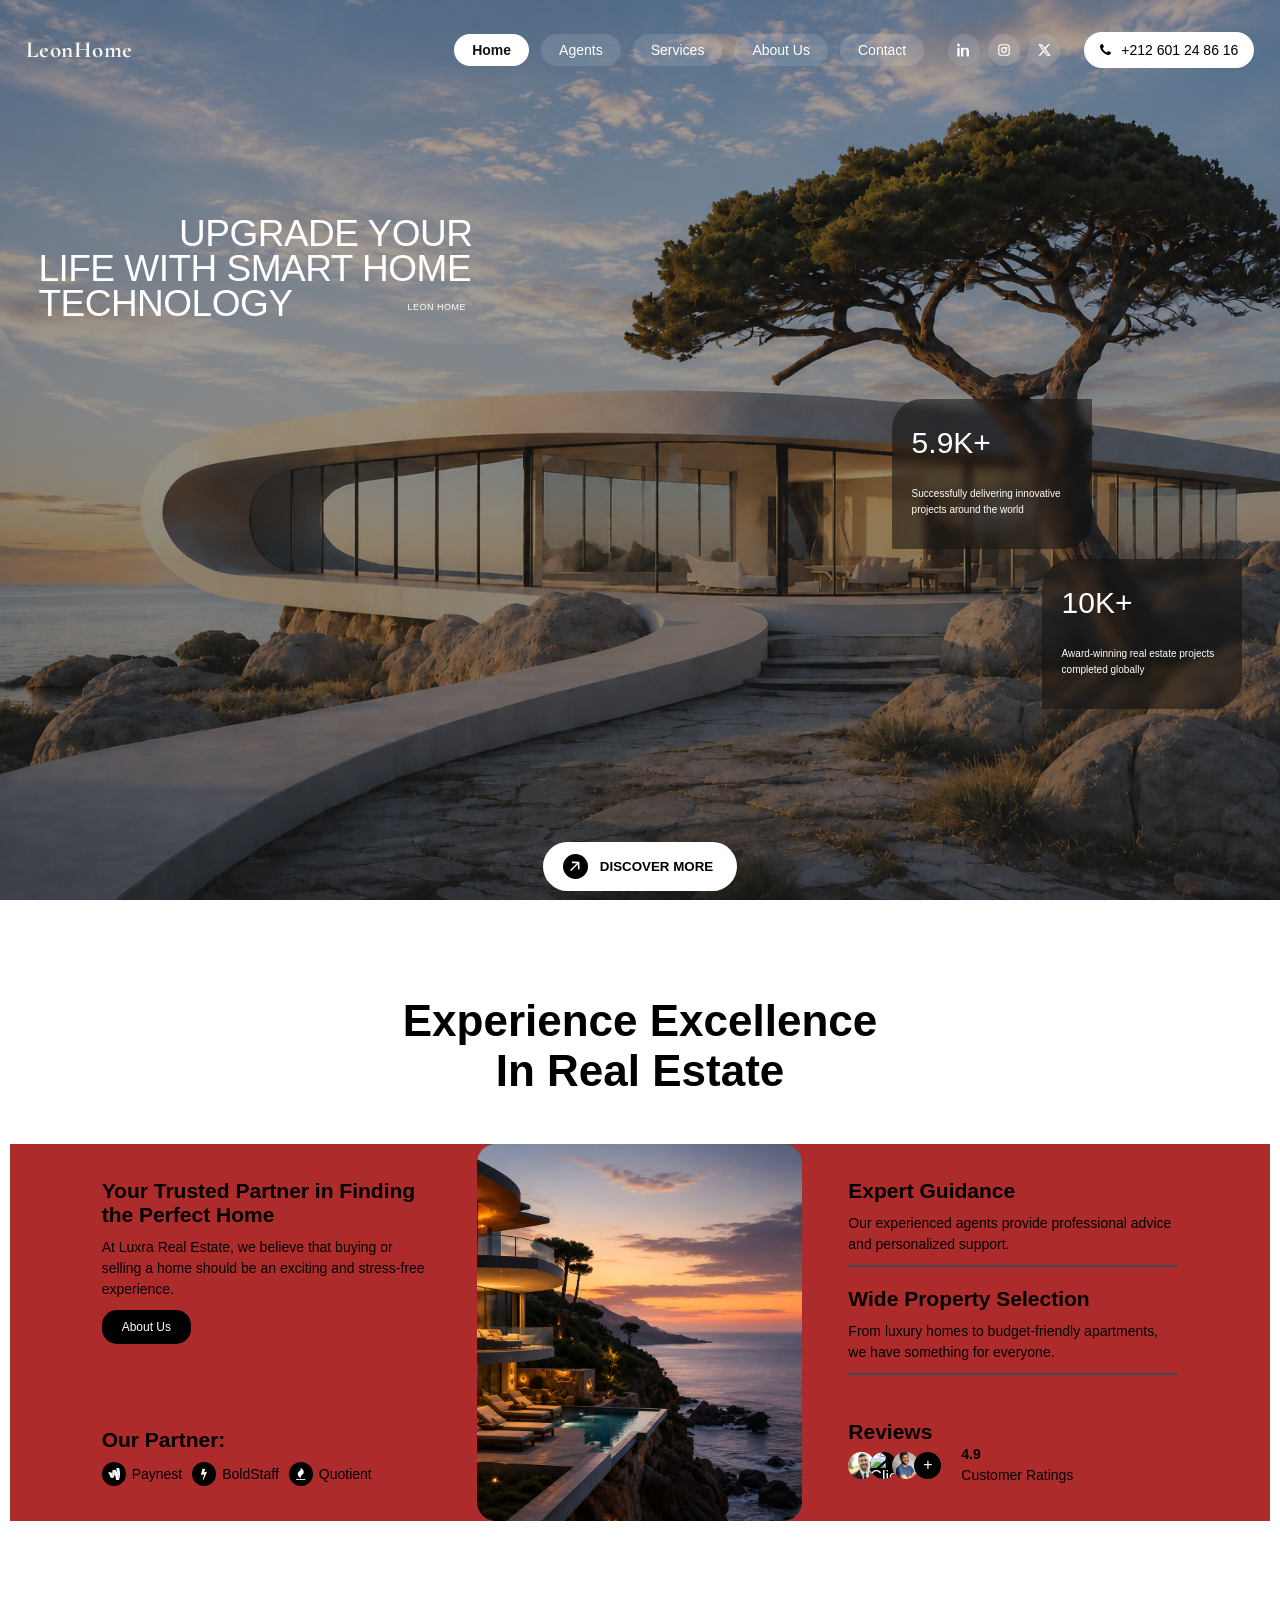
==== landingpage.html @ afbd3a0f "Initial commit" ====
<!doctype html>
<html lang="en">
  <head>
    <meta charset="UTF-8" />
    <meta name="viewport" content="width=device-width, initial-scale=1.0" />
    <title>Dream Home</title>
    <link href="style.css" rel="stylesheet" />
    <link
      href="https://fonts.googleapis.com/css2?family=Cormorant+Garamond:wght@400;500;600&family=Playfair+Display:wght@400;500;600&display=swap"
      rel="stylesheet"
    />
    <link
      rel="stylesheet"
      href="https://cdnjs.cloudflare.com/ajax/libs/font-awesome/4.7.0/css/font-awesome.min.css"
    />
    <script>
      const navToggle = document.querySelector(".nav-toggle");
      const navOverlay = document.querySelector(".nav-overlay");
      const navLinks = document.querySelectorAll(".nav-links a");

      function closeNavigation() {
        document.body.classList.remove("nav-open");
        navToggle.setAttribute("aria-expanded", "false");
      }

      navToggle.addEventListener("click", () => {
        const isOpen = document.body.classList.toggle("nav-open");
        navToggle.setAttribute("aria-expanded", String(isOpen));
      });

      navOverlay.addEventListener("click", closeNavigation);
      navLinks.forEach((link) =>
        link.addEventListener("click", closeNavigation)
      );

      document.addEventListener("keydown", (event) => {
        if (event.key === "Escape") closeNavigation();
      });
    </script>
  </head>
  <body>
    <header>
      <nav class="container">
        <div class="navbar-logo">LeonHome</div>

        <div class="nav-menu">
          <ul class="nav-links">
            <li><a href="#" class="active">Home</a></li>
            <li><a href="#">Agents</a></li>
            <li><a href="#">Services</a></li>
            <li><a href="#">About Us</a></li>
            <li><a href="#">Contact</a></li>
          </ul>

          <div class="navbar-social">
            <a href="#" class="social-link" aria-label="LinkedIn">
              <svg viewBox="0 0 24 24" aria-hidden="true">
                <path
                  d="M4.98 3.5C4.98 4.88 3.87 6 2.5 6S0 4.88 0 3.5 1.12 1 2.5 1s2.48 1.12 2.48 2.5zM.5 8h4V23h-4V8zM8 8h3.83v2.05h.05c.53-1 1.84-2.05 3.78-2.05 4.04 0 4.79 2.66 4.79 6.12V23h-4v-7.88c0-1.88-.03-4.3-2.62-4.3-2.62 0-3.02 2.05-3.02 4.16V23h-4V8z"
                />
              </svg>
            </a>
            <a href="#" class="social-link" aria-label="Instagram">
              <svg viewBox="0 0 24 24" aria-hidden="true">
                <path
                  d="M7.75 2h8.5A5.76 5.76 0 0 1 22 7.75v8.5A5.76 5.76 0 0 1 16.25 22h-8.5A5.76 5.76 0 0 1 2 16.25v-8.5A5.76 5.76 0 0 1 7.75 2zm0 2A3.75 3.75 0 0 0 4 7.75v8.5A3.75 3.75 0 0 0 7.75 20h8.5A3.75 3.75 0 0 0 20 16.25v-8.5A3.75 3.75 0 0 0 16.25 4h-8.5zM12 7a5 5 0 1 1 0 10 5 5 0 0 1 0-10zm0 2a3 3 0 1 0 0 6 3 3 0 0 0 0-6zm5.25-2.25a1.25 1.25 0 1 1 0 2.5 1.25 1.25 0 0 1 0-2.5z"
                />
              </svg>
            </a>
            <a href="#" class="social-link" aria-label="X">
              <svg viewBox="0 0 24 24" aria-hidden="true">
                <path
                  d="M18.9 2h3.3l-7.2 8.23L23.5 22h-6.65l-5.2-6.8L5.7 22H2.4l7.7-8.8L2 2h6.82l4.7 6.22L18.9 2zm-1.16 18h1.83L7.83 3.9H5.87L17.74 20z"
                />
              </svg>
            </a>
          </div>

          <div class="navbar-contact">
            <a href="tel:+212601248616" class="phone-btn">
              <i class="fa fa-phone icon"></i>
              <span class="text">+212 601 24 86 16</span>
            </a>
          </div>
        </div>

        <button
          class="nav-toggle"
          type="button"
          aria-label="Open navigation menu"
          aria-expanded="false"
        >
          <span></span>
          <span></span>
          <span></span>
        </button>
      </nav>
      <div class="nav-overlay"></div>

      <div class="header-container">
        <div class="header-container-inner">
          <h1 class="hero-text">
            <span class="hero-line hero-line-offset">Upgrade your</span>
            <span class="hero-line">life with smart home</span>
            <span class="hero-line">technology</span>
          </h1>
          <span class="hero-sub">Leon Home</span>
        </div>
        <div class="container-static">
          <div class="stats-list">
            <p class="stat-card start">
              <span>5.9K+</span> Successfully delivering innovative projects
              around the world
            </p>
            <p class="stat-card end">
              <span>10K+</span> Award-winning real estate projects completed
              globally
            </p>
          </div>
        </div>
        <div class="container-btn">
          <!-- From Uiverse.io by Creatlydev -->
          <button class="button" style="--clr: #fff">
            <span class="button__icon-wrapper">
              <svg
                viewBox="0 0 14 15"
                fill="none"
                xmlns="http://www.w3.org/2000/svg"
                class="button__icon-svg"
                width="10"
              >
                <path
                  d="M13.376 11.552l-.264-10.44-10.44-.24.024 2.28 6.96-.048L.2 12.56l1.488 1.488 9.432-9.432-.048 6.912 2.304.024z"
                  fill="currentColor"
                ></path>
              </svg>

              <svg
                viewBox="0 0 14 15"
                fill="none"
                width="10"
                xmlns="http://www.w3.org/2000/svg"
                class="button__icon-svg button__icon-svg--copy"
              >
                <path
                  d="M13.376 11.552l-.264-10.44-10.44-.24.024 2.28 6.96-.048L.2 12.56l1.488 1.488 9.432-9.432-.048 6.912 2.304.024z"
                  fill="currentColor"
                ></path>
              </svg>
            </span>
            DISCOVER MORE
          </button>
        </div>
      </div>
    </header>
    <section>
      <h2>Experience Excellence <br />In Real Estate</h2>

      <div class="about-container">
        <!-- Colonne gauche -->
        <div class="about-left">
          <div class="info-card">
            <h3>Your Trusted Partner in Finding the Perfect Home</h3>
            <p>
              At Luxra Real Estate, we believe that buying or selling a home
              should be an exciting and stress-free experience.
            </p>

            <button class="btn-about">About Us</button>
          </div>

          <div class="partners-card">
            <h3>Our Partner:</h3>

            <div class="partners-list">
              <span>
                <i class="fa fa-google-wallet partner-icon"></i>Paynest</span
              >
              <span><i class="fa fa-bolt partner-icon"></i>BoldStaff</span>
              <span><i class="fa fa-fire partner-icon"></i>Quotient</span>
            </div>
          </div>
        </div>

        <!-- Centre -->
        <figure class="about-image">
          <img src="imgs/S1.png" alt="Luxury villa exterior" />
        </figure>

        <!-- Colonne droite -->
        <div class="about-right">
          <div class="feature-cards">
            <div class="feature-card">
              <h3>Expert Guidance</h3>
              <p>
                Our experienced agents provide professional advice and
                personalized support.
              </p>
            </div>
            <div class="feature-card">
              <h3>Wide Property Selection</h3>
              <p>
                From luxury homes to budget-friendly apartments, we have
                something for everyone.
              </p>
            </div>
          </div>
          <div class="reviews-card">
            <h3>Reviews</h3>

            <div class="reviews-content">
              <div class="reviews-avatars">
                <div class="review-avatar">
                  <img class="avatar-img" src="imgs/C1.jpg" alt="Client 1" />
                </div>

                <div class="review-avatar">
                  <img class="avatar-img" src="imgs/C7.jpg" alt="Client 2" />
                </div>

                <div class="review-avatar">
                  <img class="avatar-img" src="imgs/C3.jpg" alt="Client 3" />
                </div>

                <div class="review-avatar"><span>+</span></div>
              </div>

              <div class="reviews-rating">
                <p>
                  <strong>4.9</strong><br />
                  Customer Ratings
                </p>
              </div>
            </div>
          </div>
        </div>
      </div>
    </section>
  </body>
</html>
---- style.css ----
* {
  margin: 0;
  padding: 0;
  box-sizing: border-box;
}

html {
  font-family: "Rubik", sans-serif;
  color: #444;
}

.container {
  margin: 0 auto;
  /* width: 1200px;*/
  padding-left: 2%;
  padding-right: 2%;
}

header {
  /* background-color: orangered;
  height: 100vh;*/
  min-height: 100vh;

  position: relative;

  background-image:
    linear-gradient(rgba(34, 34, 34, 0.358), rgba(34, 34, 34, 0.6)),
    url(imgs/banner2.png);
  background-size: cover;
  color: #fff;
}

nav {
  font-size: 14px;
  font-weight: 500;
  display: flex;
  justify-content: space-between;
  align-items: center;
  padding-top: 32px;
  position: relative;
  z-index: 50;
  /* background-image: linear-gradient(to right, red, blue); */

  /* background-color: green; */
}
.navbar-logo {
  font-family: "Cormorant Garamond", serif;
  font-size: 23px;
  font-weight: bold;
  color: #f8f5f0;
  letter-spacing: 0.5px;
  line-height: 1;
  cursor: pointer;
}

.nav-menu {
  display: flex;
  align-items: center;
  gap: 24px;
}

.nav-links {
  display: flex;
  align-items: center;
  gap: 12px;
  list-style: none;
}

.nav-links a {
  text-decoration: none;
  color: #fff;
  font-size: 14px;
  font-family: "Inter", sans-serif;
  padding: 8px 18px;
  border-radius: 999px;
  background: rgba(255, 255, 255, 0.12);
  backdrop-filter: blur(10px);
  transition: all 0.3s ease;
}

.nav-links a:hover {
  background: rgba(255, 255, 255, 0.25);
}

.nav-links a.active {
  background: #fff;
  color: #111;
  font-weight: 600;
}
.navbar-social {
  display: flex;
  align-items: center;
  gap: 8px;
}

.social-link:link,
.social-link:visited {
  width: 32px;
  height: 32px;
  border-radius: 50%;
  display: flex;
  align-items: center;
  justify-content: center;
  color: #fff;
  background: rgba(255, 255, 255, 0.12);
  backdrop-filter: blur(10px);
  transition: all 0.3s ease;
}

.social-link:hover,
.social-link:active {
  color: #111;
  background: #fff;
}

.social-link svg {
  width: 14px;
  height: 14px;
  fill: currentColor;
}

/*BTN*/
.phone-btn {
  display: inline-block;
  padding: 10px 16px;
  background: white;
  color: black;
  text-decoration: none;
  border-radius: 999px;
  overflow: hidden;
  display: inline-flex;
  align-items: center;
  justify-content: center;
  text-align: center;
  outline: none;
  user-select: none;
  cursor: pointer;
  transform: translateY(0px);
  position: relative;
  transition: 150ms all ease-in-out;
}

.phone-btn .icon {
  margin-right: 10px;
  color: black;
  transition: all 0.5s ease-in-out;
}

.phone-btn:active {
  transform: translateY(3px);
}

.phone-btn:hover .text {
  transform: translateX(135px);
}
.phone-btn:hover .icon {
  transform: translate(55px);
}

.text {
  transition: all 0.5s ease-in-out;
}
/*BTN*/
.nav-toggle {
  width: 42px;
  height: 42px;
  border: 0;
  border-radius: 50%;
  background: rgba(255, 255, 255, 0.14);
  color: #fff;
  cursor: pointer;
  display: none;
  place-items: center;
  position: relative;
  backdrop-filter: blur(10px);
}

.nav-toggle span {
  width: 18px;
  height: 2px;
  background: currentColor;
  border-radius: 999px;
  position: absolute;
  transition:
    transform 0.25s ease,
    opacity 0.2s ease;
}

.nav-toggle span:nth-child(1) {
  transform: translateY(-6px);
}

.nav-toggle span:nth-child(3) {
  transform: translateY(6px);
}

.nav-overlay {
  position: fixed;
  inset: 0;
  z-index: 25;
  background: rgba(0, 0, 0, 0.42);
  opacity: 0;
  pointer-events: none;
  transition: opacity 0.25s ease;
}

body.nav-open {
  overflow: hidden;
}

body.nav-open .nav-overlay {
  opacity: 1;
  pointer-events: auto;
}

body.nav-open .nav-toggle span:nth-child(1) {
  transform: rotate(45deg);
}

body.nav-open .nav-toggle span:nth-child(2) {
  opacity: 0;
}

body.nav-open .nav-toggle span:nth-child(3) {
  transform: rotate(-45deg);
}

.hero-text {
  display: flex;
  flex-direction: column;
  align-items: flex-start;
  font-size: clamp(28px, 5vw, 37px);
  line-height: 0.95;
  font-weight: 400;
  text-transform: uppercase;
  letter-spacing: -0.5px;
}

.hero-line {
  display: block;
}

.hero-line-offset {
  margin-left: 3.8em;
}

.header-container {
  position: absolute;
  /* top: 50%;
 transform: translateY(-50%);*/
  padding-left: 3%;
  padding-right: 3%;
  width: 100%;
  display: grid;
  grid-template-rows: 1fr 1fr 1fr;
  gap: 10px;
  right: 0;
  bottom: 1%;
  left: 0;
  top: 24%;
  /*  background-color: rgb(145, 9, 163);*/
  /* text-align: center; */
}

.header-container-inner {
  position: relative;
  max-width: 800px;
  /* background-color: blue; */
}
.hero-sub {
  position: absolute;
  left: 41em;
  top: 9.6em;
  font-size: 9px;
  letter-spacing: 0.5px;
  text-transform: uppercase;
}
.container-static {
  display: flex;
  justify-content: flex-end;
  align-self: center;
}
.stats-list {
  width: 350px;
  display: flex;
  flex-direction: column;
  gap: 10px;
}
.stat-card {
  background-color: #11111186;
  width: 200px;
  height: 150px;
  border-radius: 30px 0 30px 0;
  padding: 20px;
  font-size: 10px;
  line-height: 1.6;
  backdrop-filter: blur(4px);
}
.start {
  align-self: flex-start;
}
.end {
  align-self: flex-end;
}
.stat-card span {
  font-size: 30px;
  display: block;
  margin-bottom: 19px;
}

.container-btn {
  display: flex;
  justify-content: center;
  align-self: flex-end;
}

/* From Uiverse.io by Creatlydev */
.button {
  line-height: 1;
  text-decoration: none;
  display: inline-flex;
  border: none;
  cursor: pointer;
  align-items: center;
  gap: 0.75rem;
  background-color: var(--clr);
  color: #000000;
  border-radius: 10rem;
  font-weight: 600;
  padding: 0.75rem 1.5rem;
  padding-left: 20px;
  white-space: nowrap;
  overflow: hidden;
  text-overflow: ellipsis;
  transition: background-color 0.3s;
}

.button__icon-wrapper {
  flex-shrink: 0;
  width: 25px;
  height: 25px;
  position: relative;
  color: var(--clr);
  background-color: #000000;
  border-radius: 50%;
  display: grid;
  place-items: center;
  overflow: hidden;
}

.button:hover {
  background-color: #0000007b;
  color: #fff;
}

.button:hover .button__icon-wrapper {
  color: #fff;
}

.button__icon-svg--copy {
  position: absolute;
  transform: translate(-150%, 150%);
}

.button:hover .button__icon-svg:first-child {
  transition: transform 0.3s ease-in-out;
  transform: translate(150%, -150%);
}

.button:hover .button__icon-svg--copy {
  transition: transform 0.3s ease-in-out 0.1s;
  transform: translate(0);
}

section {
  max-width: 1400px;
  margin: 0 auto;
  padding: 96px 10px;
}
h2 {
  font-size: 44px;
  margin-bottom: 48px;
  text-align: center;
  color: #000000;
}
.about-container {
  display: grid;
  grid-template-columns: 1fr 1fr 1fr;
  padding: 0 130px;
  background-color: #ae2b2b;
}

.about-left,
.about-right {
  /*background-color: rgb(224, 15, 196);*/
  display: flex;
  flex-direction: column;
  justify-content: space-between;
  gap: 20px;
  padding: 35px 10px;
  color: #000000;
  max-width: 350px;
  justify-self: center;
}
.info-card,
.partners-card,
.feature-card {
  display: flex;
  flex-direction: column;
  gap: 10px;
}

.about-container h3 {
  font-size: 21px;
}
.about-container p {
  font-size: 14px;
  line-height: 1.5;
}
.btn-about {
  align-self: flex-start;
  width: fit-content;
  padding: 10px 20px;
  border-radius: 15px;
  border: none;
  background-color: #000000;
  color: #ffffff;
  font-size: 12px;
  transition: all 0.3s;
}
.btn-about:hover {
  background-color: #00000076;
  transform: translate(-0.05em, -0.05em);
}
.partners-list {
  display: flex;
  gap: 10px;
}
.partners-list span {
  display: inline-flex;
  align-items: center;
  font-size: 14px;
}

.partner-icon {
  width: 24px;
  height: 24px;
  border-radius: 50%;
  background: #000;
  color: white;
  margin-right: 6px;

  display: inline-flex !important;
  align-items: center;
  justify-content: center;

  font-size: 12px !important;
}

.about-image {
  place-self: center;
  width: min(100%, 325px);
  aspect-ratio: 325 / 377;
  border-radius: 19px;
  overflow: hidden;
}

.about-image img {
  width: 100%;
  height: 100%;
  display: block;
  object-fit: cover;
}
.about-right {
  /* background-color: rgb(23, 46, 159);*/
}

.feature-cards {
  /*background-color: rgb(15, 224, 123);*/
  display: flex;
  flex-direction: column;
  justify-content: space-between;
  gap: 20px;
  color: #000000;
  max-width: 350px;
  justify-self: center;
}
.feature-card {
  padding-bottom: 10px;
  border-bottom: 2px solid #43494e;
}

.reviews-content {
  display: flex;
  gap: 10px;
}
.reviews-content {
  display: flex;
  gap: 20px;
  align-items: center;
}
.reviews-avatars {
  display: flex;
}
.review-avatar {
  width: 27px;
  height: 27px;
  border-radius: 50%;
  overflow: hidden;
  background-color: #000;
  color: #fff;
  display: flex;
  align-items: center;
  justify-content: center;
}

.review-avatar:not(:first-child) {
  margin-left: -5px;
}
.avatar-img {
  width: 100%;
  height: 100%;
  object-fit: cover;
}
@media (max-width: 1286px) {
  .about-container {
    padding: 0 70px;
  }
}
@media (max-width: 1200px) {
  .about-container {
    padding: 0;
  }
}
@media (max-width: 1075px) {
  .about-container {
    grid-template-columns: 1fr 1fr;
    grid-row: 1fr 1fr;
    gap: 30px;
    padding: 0 80px;
  }

  .about-image {
    /* grid-column: 1 / -1;*/
    grid-row: 2/3;
  }
}
@media (max-width: 1008px) {
  nav {
    gap: 16px;
  }

  .navbar-social {
    display: none;
  }

  .phone-btn .text {
    display: none;
  }

  .phone-btn {
    width: 38px;
    height: 38px;
    padding: 0;
  }

  .phone-btn .icon {
    margin-right: 0;
  }

  .phone-btn:hover .text,
  .phone-btn:hover .icon {
    transform: none;
  }
  .about-container {
    padding: 0 25px;
  }
}

@media (max-width: 800px) {
  nav {
    padding-top: 20px;
  }

  .navbar-logo {
    font-size: 21px;
  }

  .nav-toggle {
    display: grid;
    z-index: 40;
  }

  .nav-menu {
    position: fixed;
    top: 0;
    right: 0;
    z-index: 35;
    width: min(82vw, 340px);
    height: 100vh;
    height: 100dvh;
    padding: 96px 24px 32px;
    background: rgba(17, 17, 17, 0.9);
    backdrop-filter: blur(18px);
    flex-direction: column;
    align-items: stretch;
    justify-content: flex-start;
    gap: 14px;
    transform: translateX(100%);
    transition: transform 0.28s ease;
  }

  .nav-links {
    flex-direction: column;
    align-items: stretch;
    gap: 14px;
  }

  .nav-links a {
    display: block;
    border-radius: 18px;
    padding: 14px 16px;
    font-size: 15px;
  }

  .navbar-contact {
    margin-top: 10px;
  }

  .navbar-social {
    display: flex;
    margin-top: auto;
  }

  .phone-btn {
    width: 100%;
    height: auto;
    padding: 14px 16px;
  }

  .phone-btn .text {
    display: inline;
  }

  .phone-btn .icon {
    margin-right: 10px;
  }

  body.nav-open .nav-menu {
    transform: translateX(0);
  }
  .hero-text {
    font-size: 28px;
  }

  .hero-line-offset {
    margin-left: 3.8em;
  }
  .hero-sub {
    left: 47em;
    top: 11.6em;
    font-size: 6px;
  }
  h2 {
    font-size: 32px;
  }
  .about-container {
    grid-template-columns: 1fr;
    grid-row: 1fr 1fr 1fr;
    gap: 30px;
    padding: 0 20px;
  }

  .about-image {
    grid-row: 1/2;
  }
}
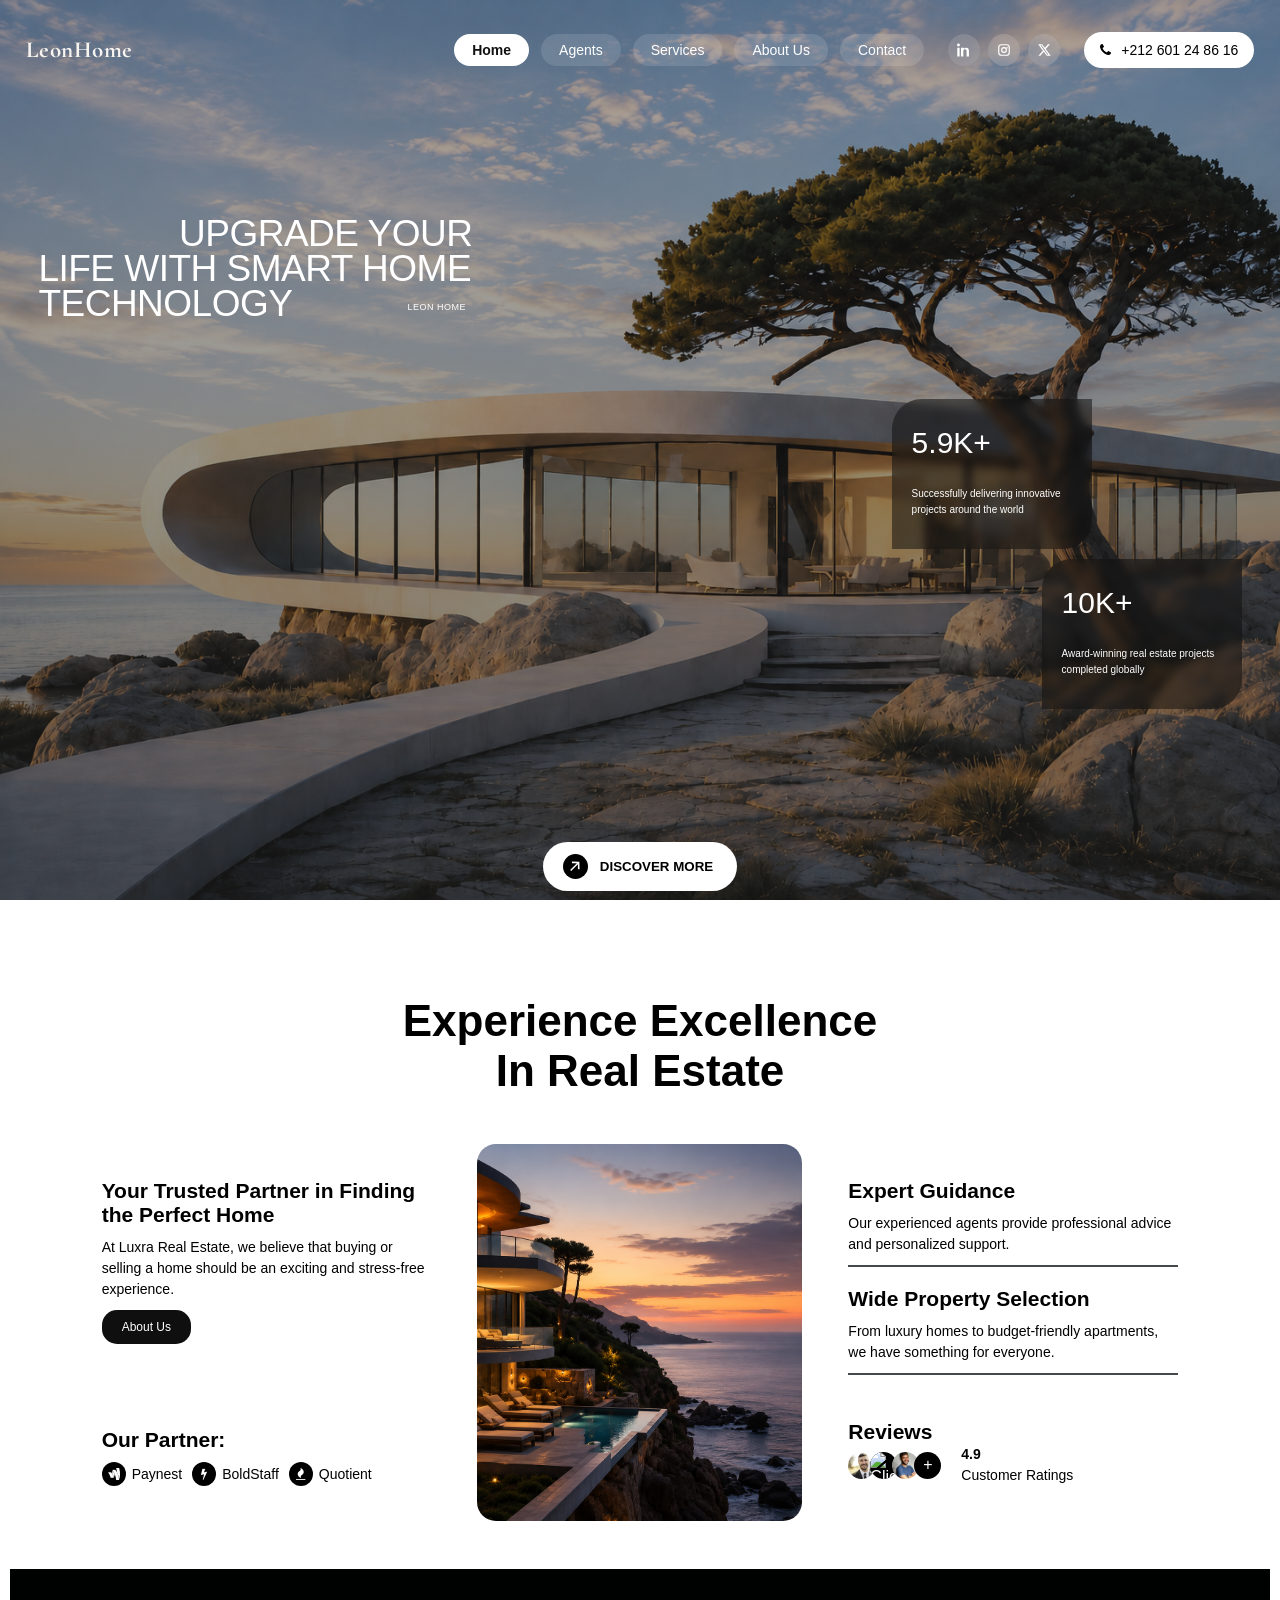
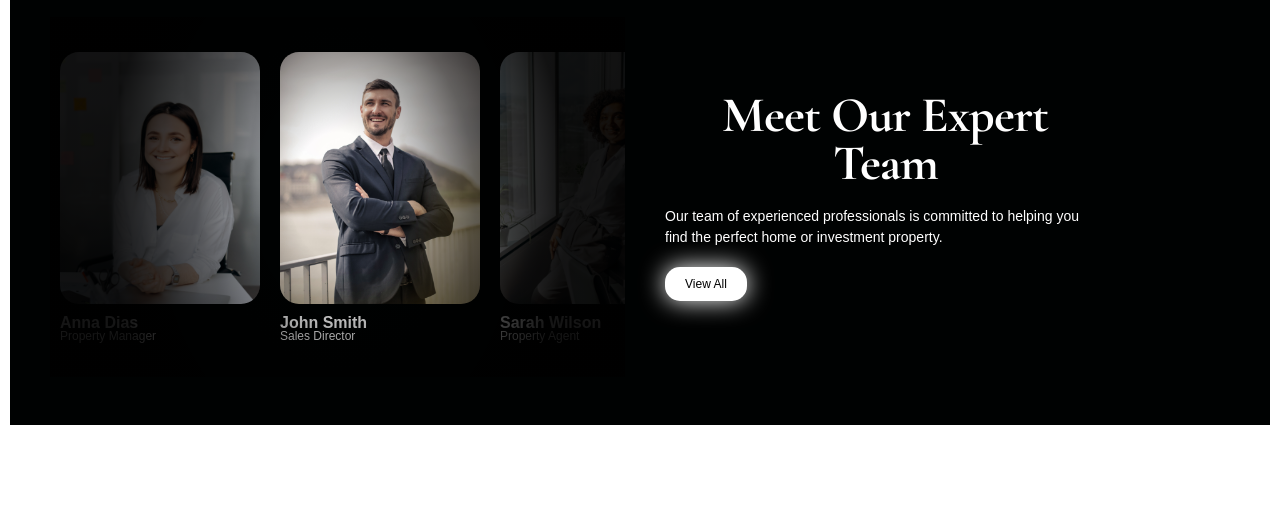
==== commit 5d0cd692: "Update landing page" ====
--- a/landingpage.html
+++ b/landingpage.html
@@ -13,30 +13,6 @@
       rel="stylesheet"
       href="https://cdnjs.cloudflare.com/ajax/libs/font-awesome/4.7.0/css/font-awesome.min.css"
     />
-    <script>
-      const navToggle = document.querySelector(".nav-toggle");
-      const navOverlay = document.querySelector(".nav-overlay");
-      const navLinks = document.querySelectorAll(".nav-links a");
-
-      function closeNavigation() {
-        document.body.classList.remove("nav-open");
-        navToggle.setAttribute("aria-expanded", "false");
-      }
-
-      navToggle.addEventListener("click", () => {
-        const isOpen = document.body.classList.toggle("nav-open");
-        navToggle.setAttribute("aria-expanded", String(isOpen));
-      });
-
-      navOverlay.addEventListener("click", closeNavigation);
-      navLinks.forEach((link) =>
-        link.addEventListener("click", closeNavigation)
-      );
-
-      document.addEventListener("keydown", (event) => {
-        if (event.key === "Escape") closeNavigation();
-      });
-    </script>
   </head>
   <body>
     <header>
@@ -207,7 +183,6 @@
           </div>
           <div class="reviews-card">
             <h3>Reviews</h3>
-
             <div class="reviews-content">
               <div class="reviews-avatars">
                 <div class="review-avatar">
@@ -235,6 +210,75 @@
           </div>
         </div>
       </div>
+
+      <div class="team-container">
+        <!-- DIV A -->
+        <div class="team-members">
+          <div class="team-track">
+            <div class="team-card">
+              <figure class="team-image">
+                <img src="imgs/P2.jpg" alt="Team Member" />
+              </figure>
+              <div class="team-info">
+                <p class="team-name">Anna Dias</p>
+                <p class="team-role">Property Manager</p>
+              </div>
+            </div>
+
+            <div class="team-card">
+              <figure class="team-image">
+                <img src="imgs/P1.jpg" alt="Team Member" />
+              </figure>
+              <div class="team-info">
+                <p class="team-name">John Smith</p>
+                <p class="team-role">Sales Director</p>
+              </div>
+            </div>
+
+            <div class="team-card">
+              <figure class="team-image">
+                <img src="imgs/P4.jpg" alt="Team Member" />
+              </figure>
+              <div class="team-info">
+                <p class="team-name">Sarah Wilson</p>
+                <p class="team-role">Property Agent</p>
+              </div>
+            </div>
+
+            <div class="team-card">
+              <figure class="team-image">
+                <img src="imgs/P3.jpg" alt="Team Member" />
+              </figure>
+              <div class="team-info">
+                <p class="team-name">Michael Brown</p>
+                <p class="team-role">Consultant</p>
+              </div>
+            </div>
+
+            <div class="team-card">
+              <figure class="team-image">
+                <img src="imgs/P5.jpg" alt="Team Member" />
+              </figure>
+              <div class="team-info">
+                <p class="team-name">Emma Taylor</p>
+                <p class="team-role">Real Estate Expert</p>
+              </div>
+            </div>
+          </div>
+        </div>
+        <!-- DIV B -->
+        <div class="team-content">
+          <h2>Meet Our Expert Team</h2>
+
+          <p>
+            Our team of experienced professionals is committed to helping you
+            find the perfect home or investment property.
+          </p>
+
+          <button class="team-btn">View All</button>
+        </div>
+      </div>
     </section>
+    <script src="script.js"></script>
   </body>
 </html>
--- a/style.css
+++ b/style.css
@@ -371,23 +371,24 @@
   transition: transform 0.3s ease-in-out 0.1s;
   transform: translate(0);
 }
+/*section*/
 
 section {
   max-width: 1400px;
   margin: 0 auto;
   padding: 96px 10px;
 }
+/*parteners et reviexs*/
 h2 {
   font-size: 44px;
-  margin-bottom: 48px;
   text-align: center;
   color: #000000;
 }
 .about-container {
   display: grid;
   grid-template-columns: 1fr 1fr 1fr;
-  padding: 0 130px;
-  background-color: #ae2b2b;
+  padding: 48px 130px;
+  /* background-color: #ae2b2b;*/
 }
 
 .about-left,
@@ -413,7 +414,8 @@
 .about-container h3 {
   font-size: 21px;
 }
-.about-container p {
+.about-container p,
+.team-content p {
   font-size: 14px;
   line-height: 1.5;
 }
@@ -428,9 +430,21 @@
   font-size: 12px;
   transition: all 0.3s;
 }
+/*
 .btn-about:hover {
   background-color: #00000076;
   transform: translate(-0.05em, -0.05em);
+}*/
+.btn-about {
+  background: rgb(15, 15, 15);
+}
+
+.btn-about:hover {
+  box-shadow:
+    0 0 5px rgb(0, 0, 0),
+    0 0 25px rgb(0, 0, 0),
+    0 0 50px rgb(0, 0, 0),
+    0 0 100px rgb(0, 0, 0);
 }
 .partners-list {
   display: flex;
@@ -522,14 +536,129 @@
   height: 100%;
   object-fit: cover;
 }
+/*team*/
+.team-container {
+  background-color: rgb(0, 2, 2);
+  display: grid;
+  grid-template-columns: 1fr 1fr;
+  padding: 48px 40px;
+  gap: 30px;
+}
+.team-members {
+  /* background-color: rgb(220, 173, 17);*/
+  padding: 35px 10px;
+  position: relative;
+  scroll-behavior: smooth;
+  overflow: hidden;
+}
+
+.team-track {
+  /*background-color: #ae2b2b;*/
+  display: flex;
+  justify-content: flex-start;
+  align-items: center;
+  gap: 20px;
+}
+
+.team-members::after {
+  content: "";
+  position: absolute;
+  inset: 0;
+  background: radial-gradient(
+    ellipse 40% 90% at center,
+    rgba(0, 0, 0, 0) 20%,
+    rgba(0, 0, 0, 0.589) 60%,
+    rgba(0, 0, 0, 0.916) 100%
+  );
+  pointer-events: none;
+}
+
+.team-card {
+  flex: 0 0 300;
+  flex-shrink: 0;
+}
+
+.team-image {
+  width: 200px;
+  aspect-ratio: 200 / 252;
+  border-radius: 19px;
+  overflow: hidden;
+}
+
+.team-image img {
+  width: 100%;
+  height: 100%;
+  display: block;
+  object-fit: cover;
+}
+.team-card {
+  display: flex;
+  flex-direction: column;
+  gap: 10px;
+}
+.team-name {
+  font-size: 16px;
+  font-weight: 600;
+  color: #fff;
+}
+.team-role {
+  font-size: 12px;
+  line-height: 0.8;
+  color: #fff;
+}
+.team-content {
+  padding: 35px 10px;
+  align-self: center;
+  display: flex;
+  flex-direction: column;
+  justify-content: center;
+  gap: 19px;
+  color: #fff;
+  max-width: 460px;
+}
+
+.team-content h2 {
+  font-size: 50px;
+  font-family: "Cormorant Garamond", serif;
+  line-height: 0.95;
+  letter-spacing: -1px;
+  color: #fff;
+}
+.team-btn {
+  width: fit-content;
+}
+/* From Uiverse.io by mrhyddenn */
+.team-btn {
+  padding: 10px 20px;
+  border: none;
+  font-size: 12px;
+  color: #fff;
+  border-radius: 15px;
+  transition: 0.5s;
+  transition-property: box-shadow;
+  color: #000;
+}
+
+.team-btn {
+  background: rgb(255, 255, 255);
+  box-shadow: 0 0 25px rgb(255, 255, 255);
+}
+
+.team-btn:hover {
+  box-shadow:
+    0 0 5px rgb(255, 255, 255),
+    0 0 25px rgb(246, 246, 246),
+    0 0 50px rgb(255, 255, 255),
+    0 0 100px rgb(255, 255, 255);
+}
 @media (max-width: 1286px) {
   .about-container {
-    padding: 0 70px;
+    padding: 48px 70px;
   }
 }
 @media (max-width: 1200px) {
   .about-container {
-    padding: 0;
+    padding: 48px 0;
   }
 }
 @media (max-width: 1075px) {
@@ -537,12 +666,19 @@
     grid-template-columns: 1fr 1fr;
     grid-row: 1fr 1fr;
     gap: 30px;
-    padding: 0 80px;
+    padding: 48px 80px;
   }
 
   .about-image {
     /* grid-column: 1 / -1;*/
     grid-row: 2/3;
+    grid-column: 1/3;
+  }
+  .team-container {
+    grid-template-columns: 1fr;
+    grid-row: (2, 1fr);
+    padding: 48px 80px;
+    gap: 30px;
   }
 }
 @media (max-width: 1008px) {
@@ -573,7 +709,7 @@
     transform: none;
   }
   .about-container {
-    padding: 0 25px;
+    padding: 48px 25px;
   }
 }
 
@@ -668,10 +804,14 @@
     grid-template-columns: 1fr;
     grid-row: 1fr 1fr 1fr;
     gap: 30px;
-    padding: 0 20px;
+    padding: 48px 20px;
   }
 
   .about-image {
     grid-row: 1/2;
-  }
-}
+    grid-column: 1/2;
+  }
+  .team-container {
+    padding: 48px 20px;
+  }
+}
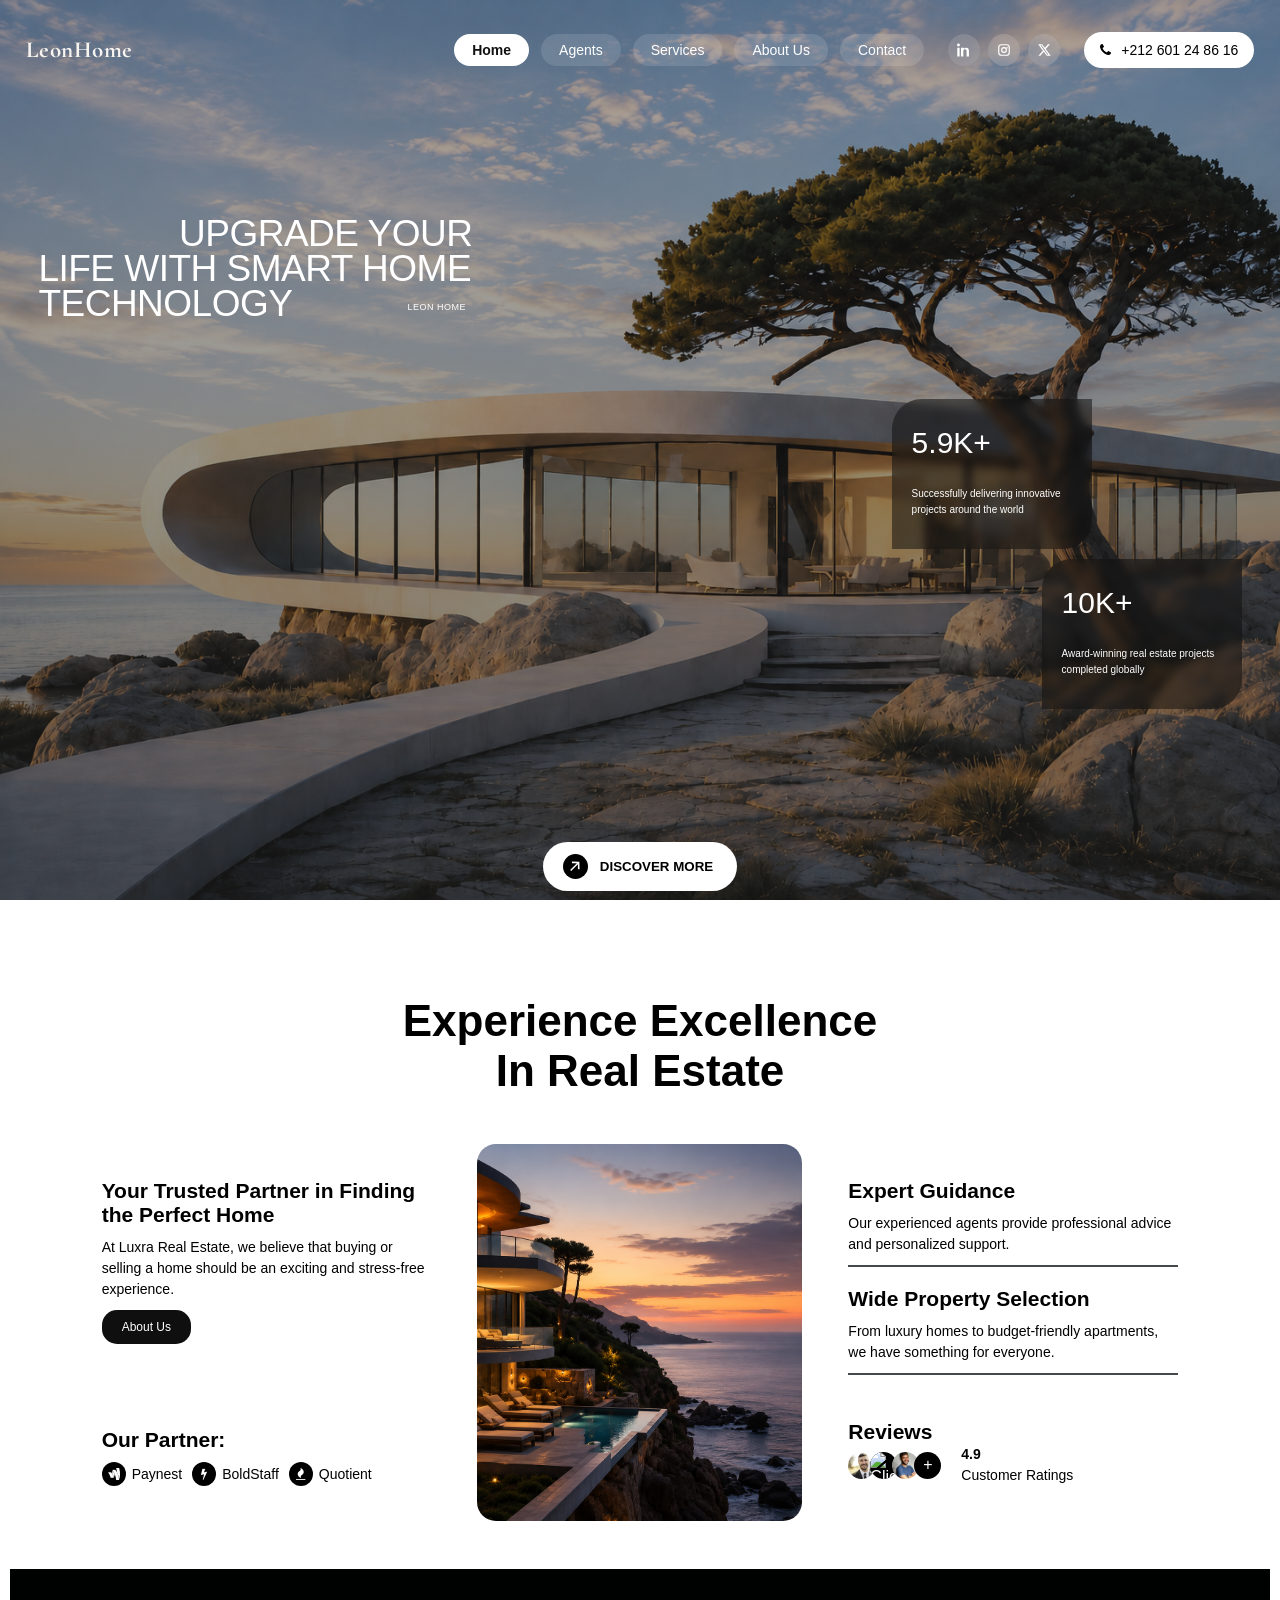
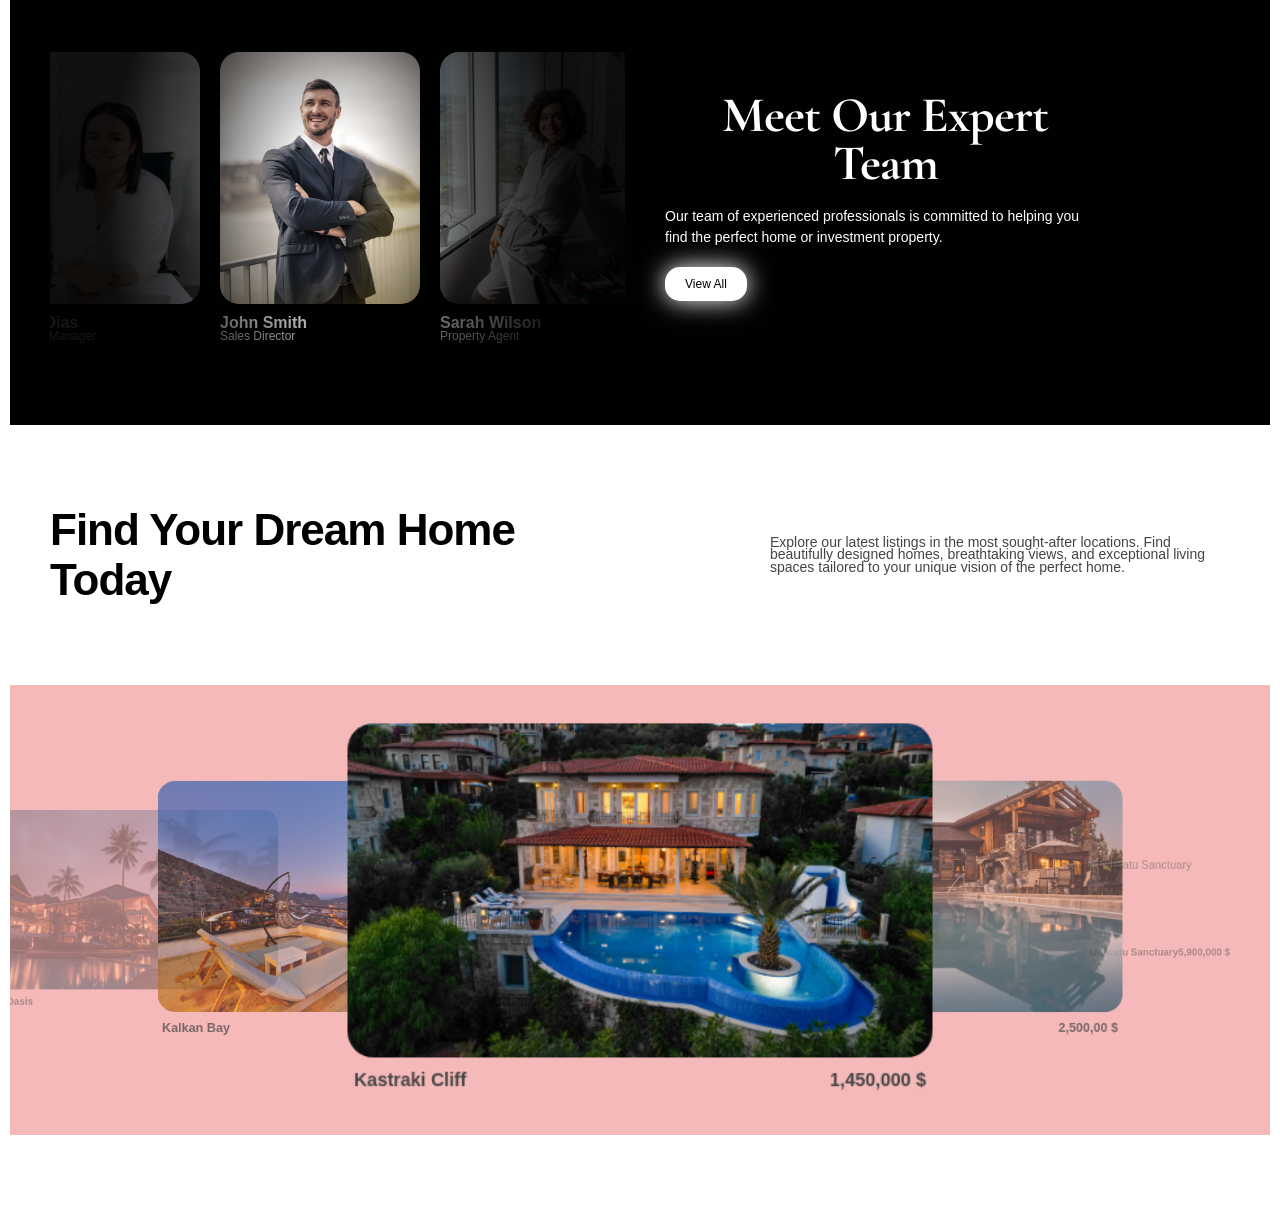
==== commit 36ba7f27: "Update landing page" ====
--- a/landingpage.html
+++ b/landingpage.html
@@ -278,6 +278,74 @@
           <button class="team-btn">View All</button>
         </div>
       </div>
+
+      <div class="properties">
+        <h2>Find Your Dream Home Today</h2>
+        <p>
+          Explore our latest listings in the most sought-after locations. Find
+          beautifully designed homes, breathtaking views, and exceptional living
+          spaces tailored to your unique vision of the perfect home.
+        </p>
+      </div>
+
+      <div class="galerie">
+        <div class="galerie-card">
+          <figure class="galerie-image">
+            <img src="imgs/B1.jpg" alt="galerie Member" />
+          </figure>
+          <div class="galerie-info">
+            <p class="galerie-name">Kalkan Bay</p>
+            <p class="galerie-price">2,850,000 $</p>
+          </div>
+        </div>
+
+        <div class="galerie-card">
+          <figure class="galerie-image">
+            <img src="imgs/B2.jpg" alt="Kastraki Cliff" />
+          </figure>
+          <div class="galerie-info">
+            <p class="galerie-name">Kastraki Cliff</p>
+            <p class="galerie-price">1,450,000 $</p>
+          </div>
+        </div>
+        <div class="galerie-card">
+          <figure class="galerie-image">
+            <img src="imgs/B4.jpg" alt="Jade Citadel" />
+          </figure>
+          <div class="galerie-info">
+            <p class="galerie-name">Jade Citadel</p>
+            <p class="galerie-price">2,500,00 $</p>
+          </div>
+        </div>
+        <div class="galerie-card side">
+          <figure class="galerie-image">
+            <img src="imgs/B5.jpg" alt="Uluwatu Sanctuary" />
+          </figure>
+          <div class="galerie-info">
+            <p class="galerie-name">Uluwatu Sanctuary</p>
+            <p class="galerie-price">5,900,000 $</p>
+          </div>
+        </div>
+
+        <div class="galerie-card">
+          <figure class="galerie-image">
+            <img src="imgs/B7.jpg" alt="Lakeside Haven" />
+          </figure>
+          <div class="galerie-info">
+            <p class="galerie-name">Lakeside Haven</p>
+            <p class="galerie-price">2,900,000 $</p>
+          </div>
+        </div>
+        <div class="galerie-card">
+          <figure class="galerie-image">
+            <img src="imgs/B6.jpg" alt="Tropival Oasis" />
+          </figure>
+          <div class="galerie-info">
+            <p class="galerie-name">Tropival Oasis</p>
+            <p class="galerie-price">3,200,000 $</p>
+          </div>
+        </div>
+      </div>
     </section>
     <script src="script.js"></script>
   </body>
--- a/style.css
+++ b/style.css
@@ -651,6 +651,64 @@
     0 0 50px rgb(255, 255, 255),
     0 0 100px rgb(255, 255, 255);
 }
+.properties {
+  /* background-color: #f7ce88;*/
+  display: flex;
+  justify-content: space-between;
+  align-items: center;
+  gap: 50px;
+  padding: 80px 40px;
+}
+.properties h2 {
+  text-align: left;
+  max-width: 500px;
+  letter-spacing: -1px;
+}
+.properties p {
+  max-width: 460px;
+  font-size: 14px;
+  line-height: 0.9;
+}
+.galerie {
+  background-color: #f5b9b9;
+  padding: 48px 60px;
+  position: relative;
+  height: 450px;
+  overflow: hidden;
+}
+
+.galerie-card {
+  position: absolute;
+  left: 50%;
+  top: 50%;
+  transform-origin: center center;
+  transition:
+    transform 2s cubic-bezier(0.22, 1, 0.36, 1),
+    opacity 1s ease;
+  will-change: transform;
+  max-width: 450px;
+  overflow: hidden;
+}
+
+.galerie-image {
+  aspect-ratio: 350/200;
+}
+
+.galerie-image img {
+  width: 100%;
+  height: 100%;
+  object-fit: cover;
+  border-radius: 20px;
+}
+.galerie-info {
+  display: flex;
+  justify-content: space-between;
+  padding: 5px 5px;
+}
+.galerie-info p {
+  font-size: 14px;
+  font-weight: bold;
+}
 @media (max-width: 1286px) {
   .about-container {
     padding: 48px 70px;
@@ -710,6 +768,17 @@
   }
   .about-container {
     padding: 48px 25px;
+  }
+  .properties {
+    display: flex;
+    flex-direction: column;
+    align-items: flex-start;
+    gap: 35px;
+
+    padding: 48px 20px;
+  }
+  .properties p {
+    max-width: 900px;
   }
 }
 
@@ -814,4 +883,16 @@
   .team-container {
     padding: 48px 20px;
   }
-}
+  .team-content h2 {
+    text-align: start;
+    font-size: 45px;
+  }
+  .galerie {
+    height: 350px;
+  }
+
+  .galerie-info p {
+    font-size: 10px;
+    font-weight: bold;
+  }
+}
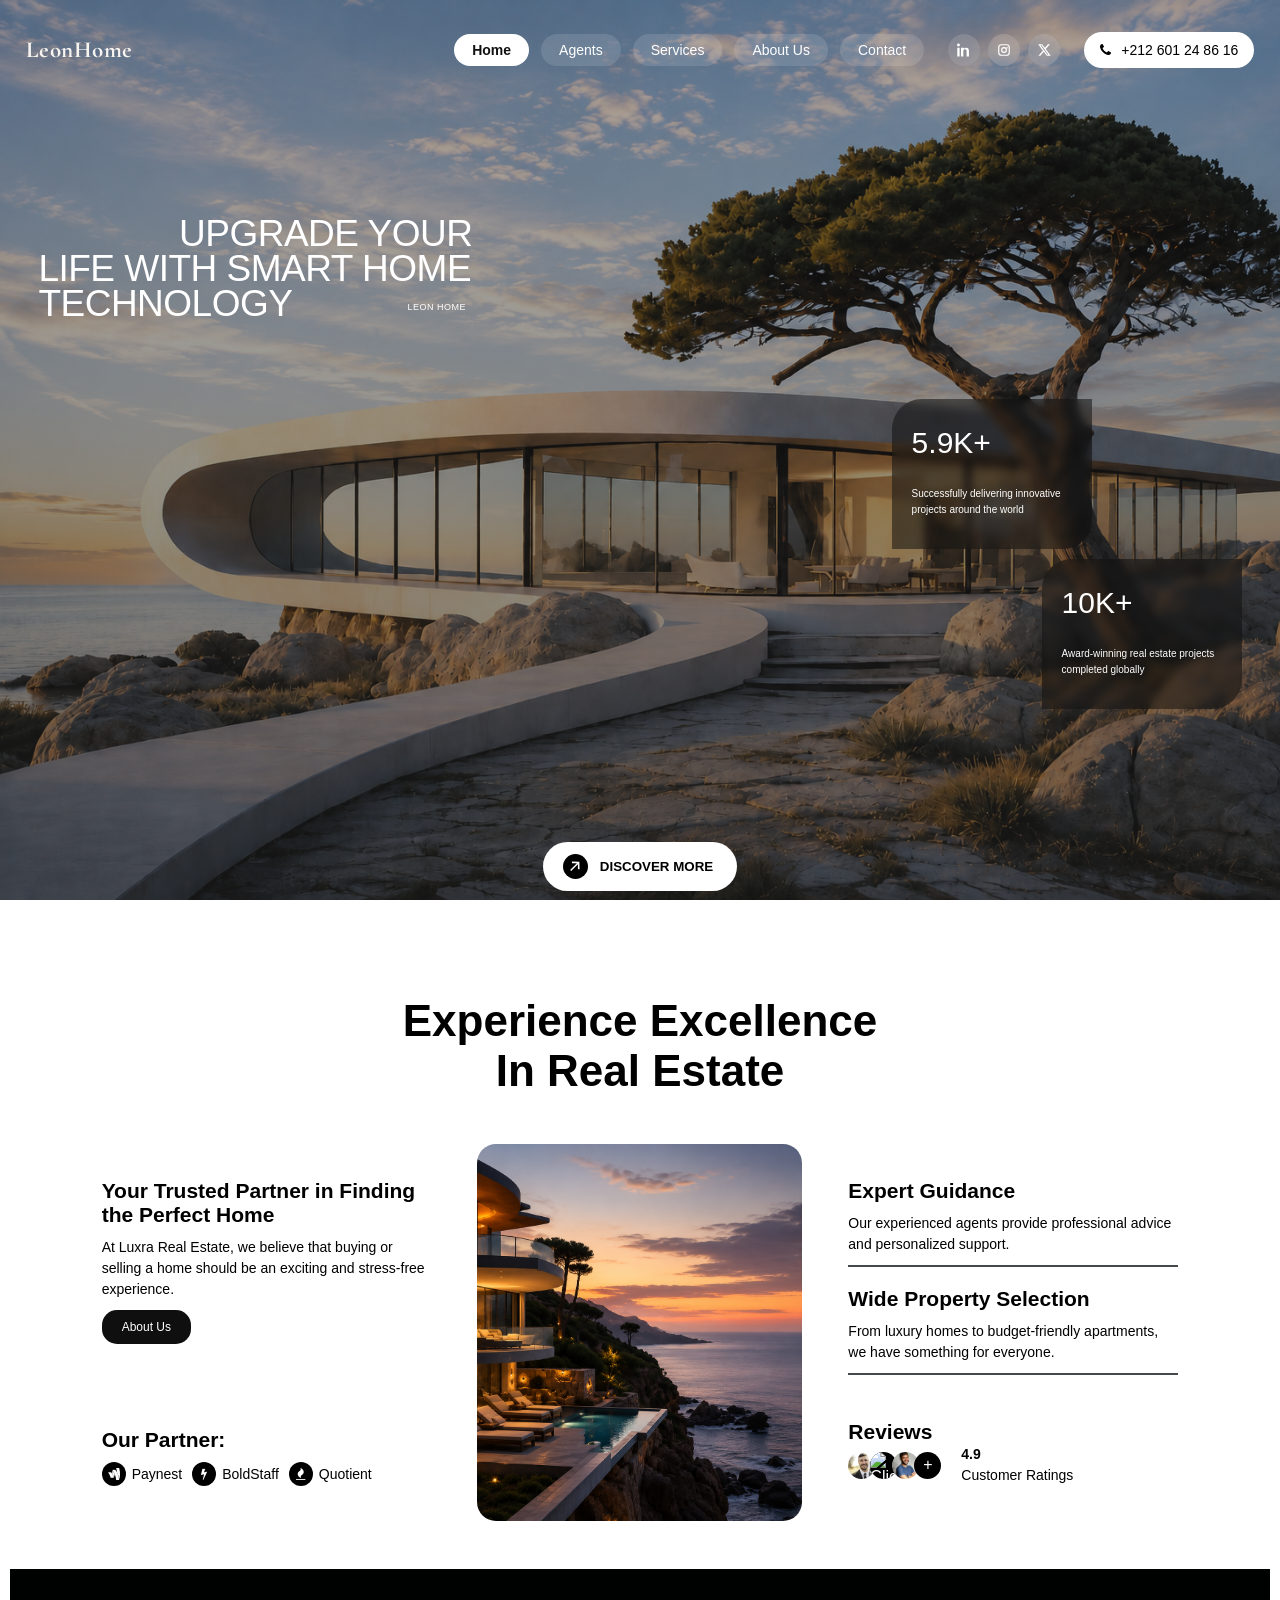
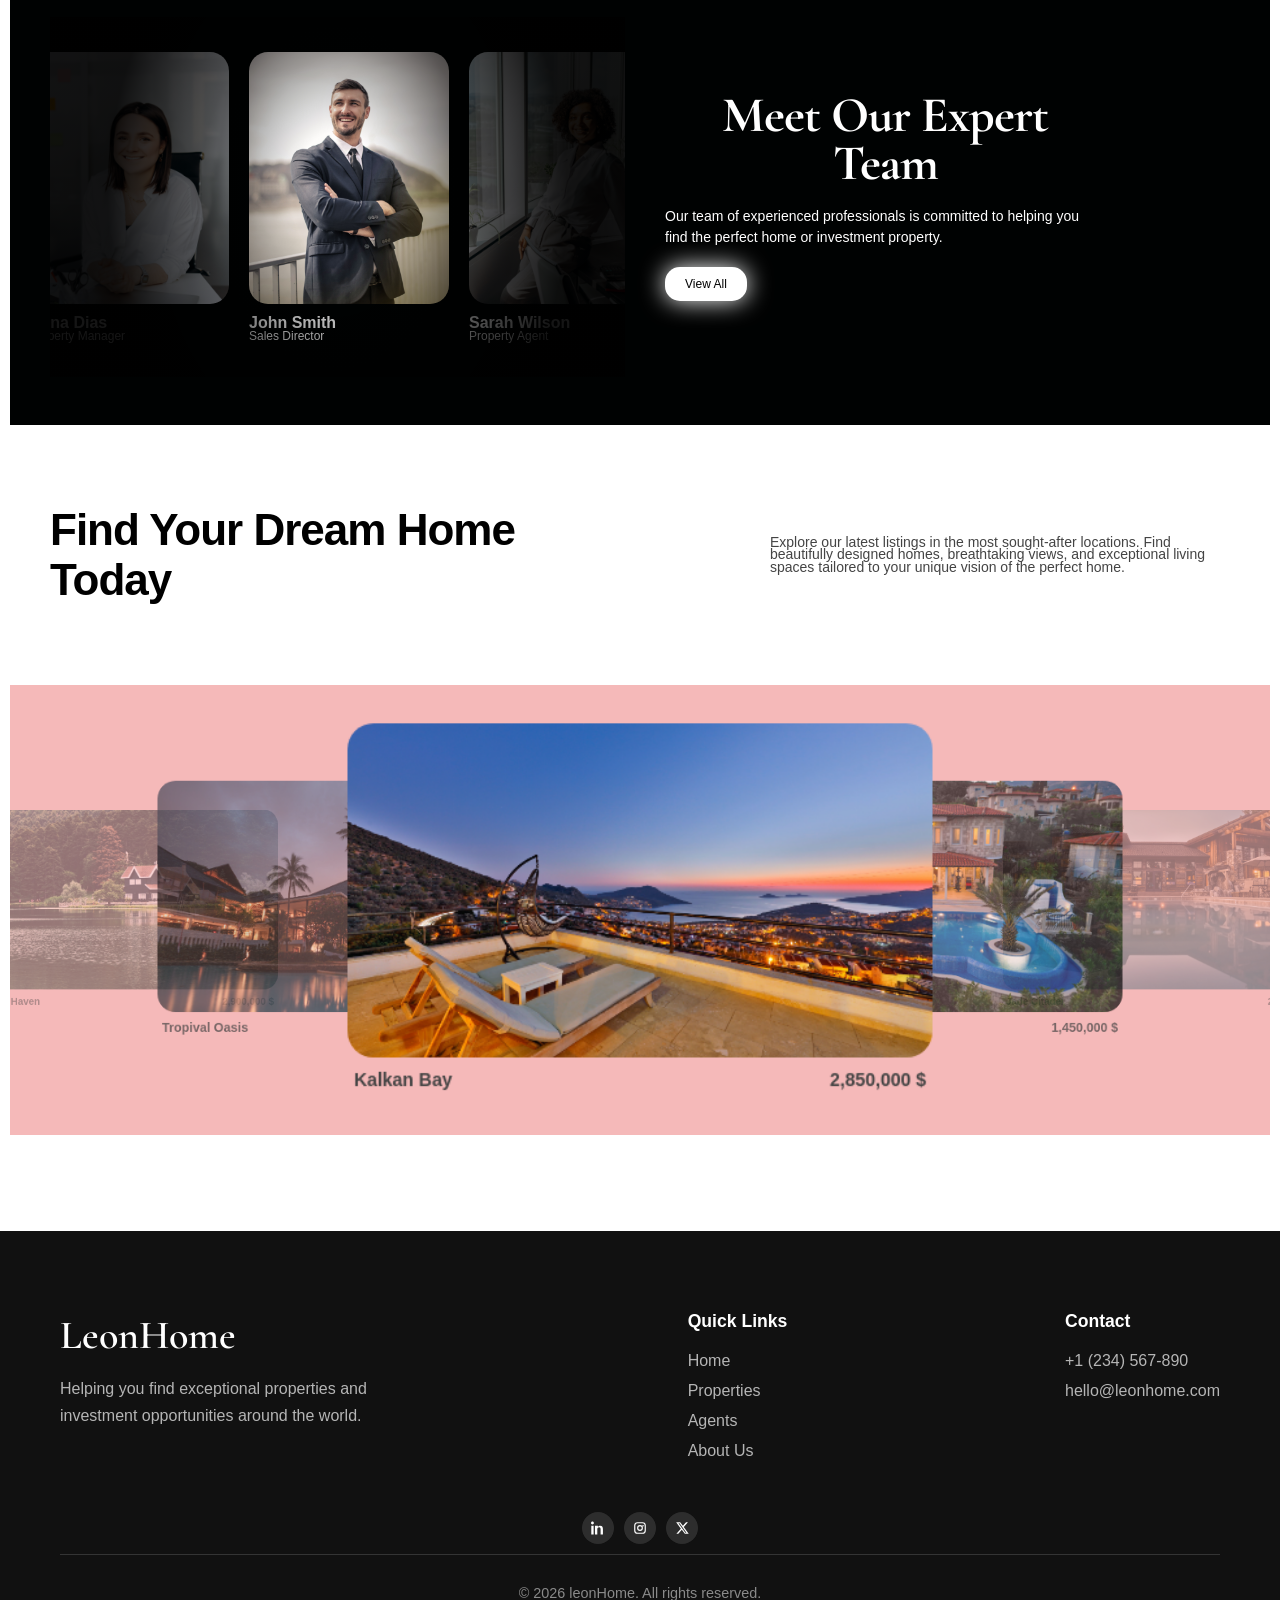
==== commit 10533523: "Update landing page" ====
--- a/landingpage.html
+++ b/landingpage.html
@@ -347,6 +347,57 @@
         </div>
       </div>
     </section>
+    <footer class="footer">
+      <div class="footer-top">
+        <div class="footer-brand">
+          <h3>LeonHome</h3>
+          <p>
+            Helping you find exceptional properties and investment opportunities
+            around the world.
+          </p>
+        </div>
+
+        <div class="footer-links">
+          <h4>Quick Links</h4>
+          <a href="#">Home</a>
+          <a href="#">Properties</a>
+          <a href="#">Agents</a>
+          <a href="#">About Us</a>
+        </div>
+
+        <div class="footer-contact">
+          <h4>Contact</h4>
+          <a href="tel:+1234567890">+1 (234) 567-890</a>
+          <a href="mailto:hello@leonhome.com">hello@leonhome.com</a>
+        </div>
+      </div>
+      <div class="footer-social">
+        <a href="#" class="social-link" aria-label="LinkedIn">
+          <svg viewBox="0 0 24 24" aria-hidden="true">
+            <path
+              d="M4.98 3.5C4.98 4.88 3.87 6 2.5 6S0 4.88 0 3.5 1.12 1 2.5 1s2.48 1.12 2.48 2.5zM.5 8h4V23h-4V8zM8 8h3.83v2.05h.05c.53-1 1.84-2.05 3.78-2.05 4.04 0 4.79 2.66 4.79 6.12V23h-4v-7.88c0-1.88-.03-4.3-2.62-4.3-2.62 0-3.02 2.05-3.02 4.16V23h-4V8z"
+            />
+          </svg>
+        </a>
+        <a href="#" class="social-link" aria-label="Instagram">
+          <svg viewBox="0 0 24 24" aria-hidden="true">
+            <path
+              d="M7.75 2h8.5A5.76 5.76 0 0 1 22 7.75v8.5A5.76 5.76 0 0 1 16.25 22h-8.5A5.76 5.76 0 0 1 2 16.25v-8.5A5.76 5.76 0 0 1 7.75 2zm0 2A3.75 3.75 0 0 0 4 7.75v8.5A3.75 3.75 0 0 0 7.75 20h8.5A3.75 3.75 0 0 0 20 16.25v-8.5A3.75 3.75 0 0 0 16.25 4h-8.5zM12 7a5 5 0 1 1 0 10 5 5 0 0 1 0-10zm0 2a3 3 0 1 0 0 6 3 3 0 0 0 0-6zm5.25-2.25a1.25 1.25 0 1 1 0 2.5 1.25 1.25 0 0 1 0-2.5z"
+            />
+          </svg>
+        </a>
+        <a href="#" class="social-link" aria-label="X">
+          <svg viewBox="0 0 24 24" aria-hidden="true">
+            <path
+              d="M18.9 2h3.3l-7.2 8.23L23.5 22h-6.65l-5.2-6.8L5.7 22H2.4l7.7-8.8L2 2h6.82l4.7 6.22L18.9 2zm-1.16 18h1.83L7.83 3.9H5.87L17.74 20z"
+            />
+          </svg>
+        </a>
+      </div>
+      <div class="footer-bottom">
+        <p>© 2026 leonHome. All rights reserved.</p>
+      </div>
+    </footer>
     <script src="script.js"></script>
   </body>
 </html>
--- a/style.css
+++ b/style.css
@@ -708,6 +708,81 @@
 .galerie-info p {
   font-size: 14px;
   font-weight: bold;
+}
+.footer {
+  background-color: #111;
+  color: #fff;
+  padding: 80px 60px 30px;
+}
+
+.footer-top {
+  display: flex;
+  justify-content: space-between;
+  gap: 10px;
+  padding-bottom: 40px;
+}
+
+.footer-brand {
+  max-width: 350px;
+}
+.footer-brand h3 {
+  font-family: "Cormorant Garamond", serif;
+  font-size: 2.5rem;
+  font-weight: 600;
+  margin-bottom: 16px;
+}
+
+.footer-brand p {
+  color: #b5b5b5;
+  line-height: 1.7;
+}
+
+.footer-links,
+.footer-contact {
+  display: flex;
+  flex-direction: column;
+}
+
+.footer-links h4,
+.footer-contact h4 {
+  font-size: 1.1rem;
+  margin-bottom: 20px;
+}
+
+.footer-links a {
+  color: #b5b5b5;
+  text-decoration: none;
+  margin-bottom: 12px;
+  transition: color 0.3s ease;
+}
+
+.footer-links a:hover {
+  color: #fff;
+}
+
+.footer-contact a {
+  color: #b5b5b5;
+  margin-bottom: 12px;
+  text-decoration: none;
+}
+.footer-contact a:hover {
+  color: hsl(0, 0%, 100%);
+}
+.footer-social {
+  display: flex;
+  gap: 10px;
+  justify-content: center;
+  padding-bottom: 10px;
+  border-bottom: 1px solid rgba(255, 255, 255, 0.15);
+}
+.footer-bottom {
+  text-align: center;
+  padding-top: 30px;
+}
+
+.footer-bottom p {
+  color: #8a8a8a;
+  font-size: 0.9rem;
 }
 @media (max-width: 1286px) {
   .about-container {
@@ -895,4 +970,18 @@
     font-size: 10px;
     font-weight: bold;
   }
-}
+  @media (max-width: 768px) {
+    .footer {
+      padding: 60px 24px 24px;
+    }
+
+    .footer-top {
+      flex-direction: column;
+      gap: 40px;
+    }
+
+    .footer-brand {
+      max-width: 100%;
+    }
+  }
+}
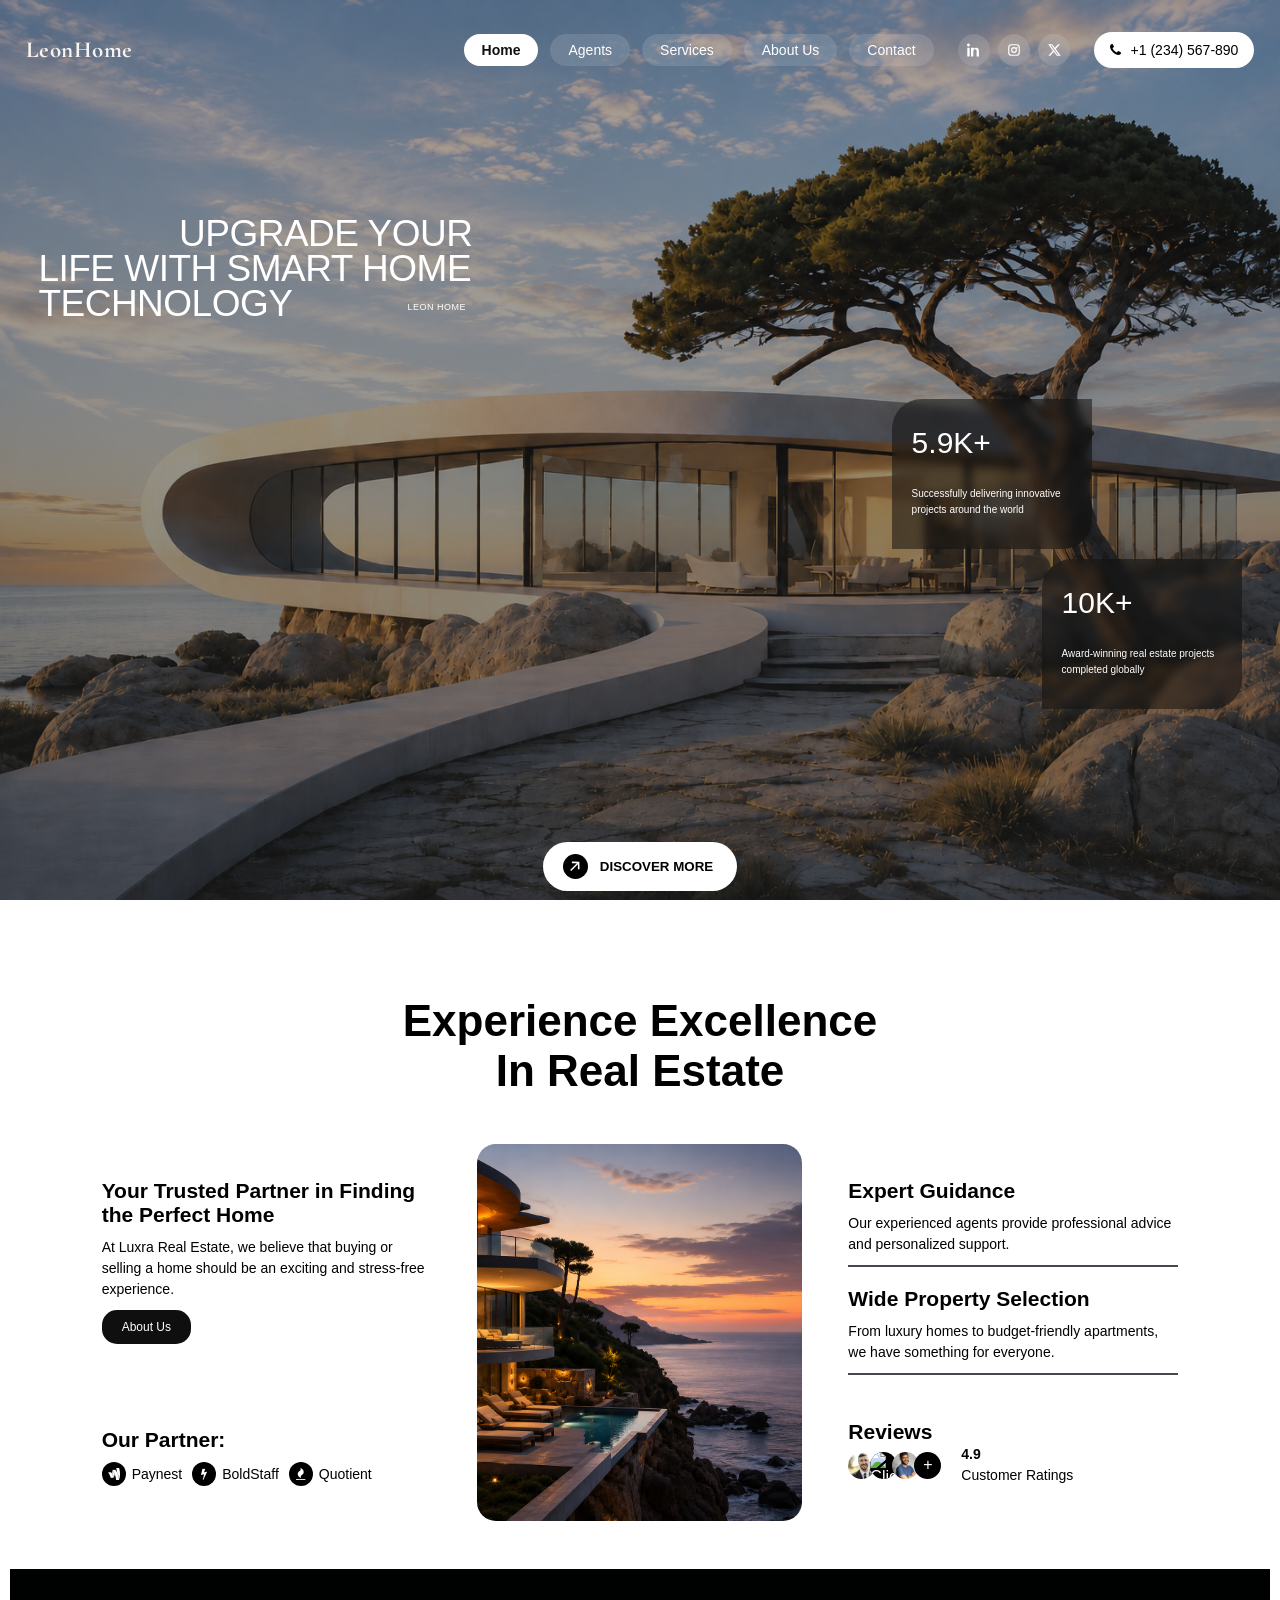
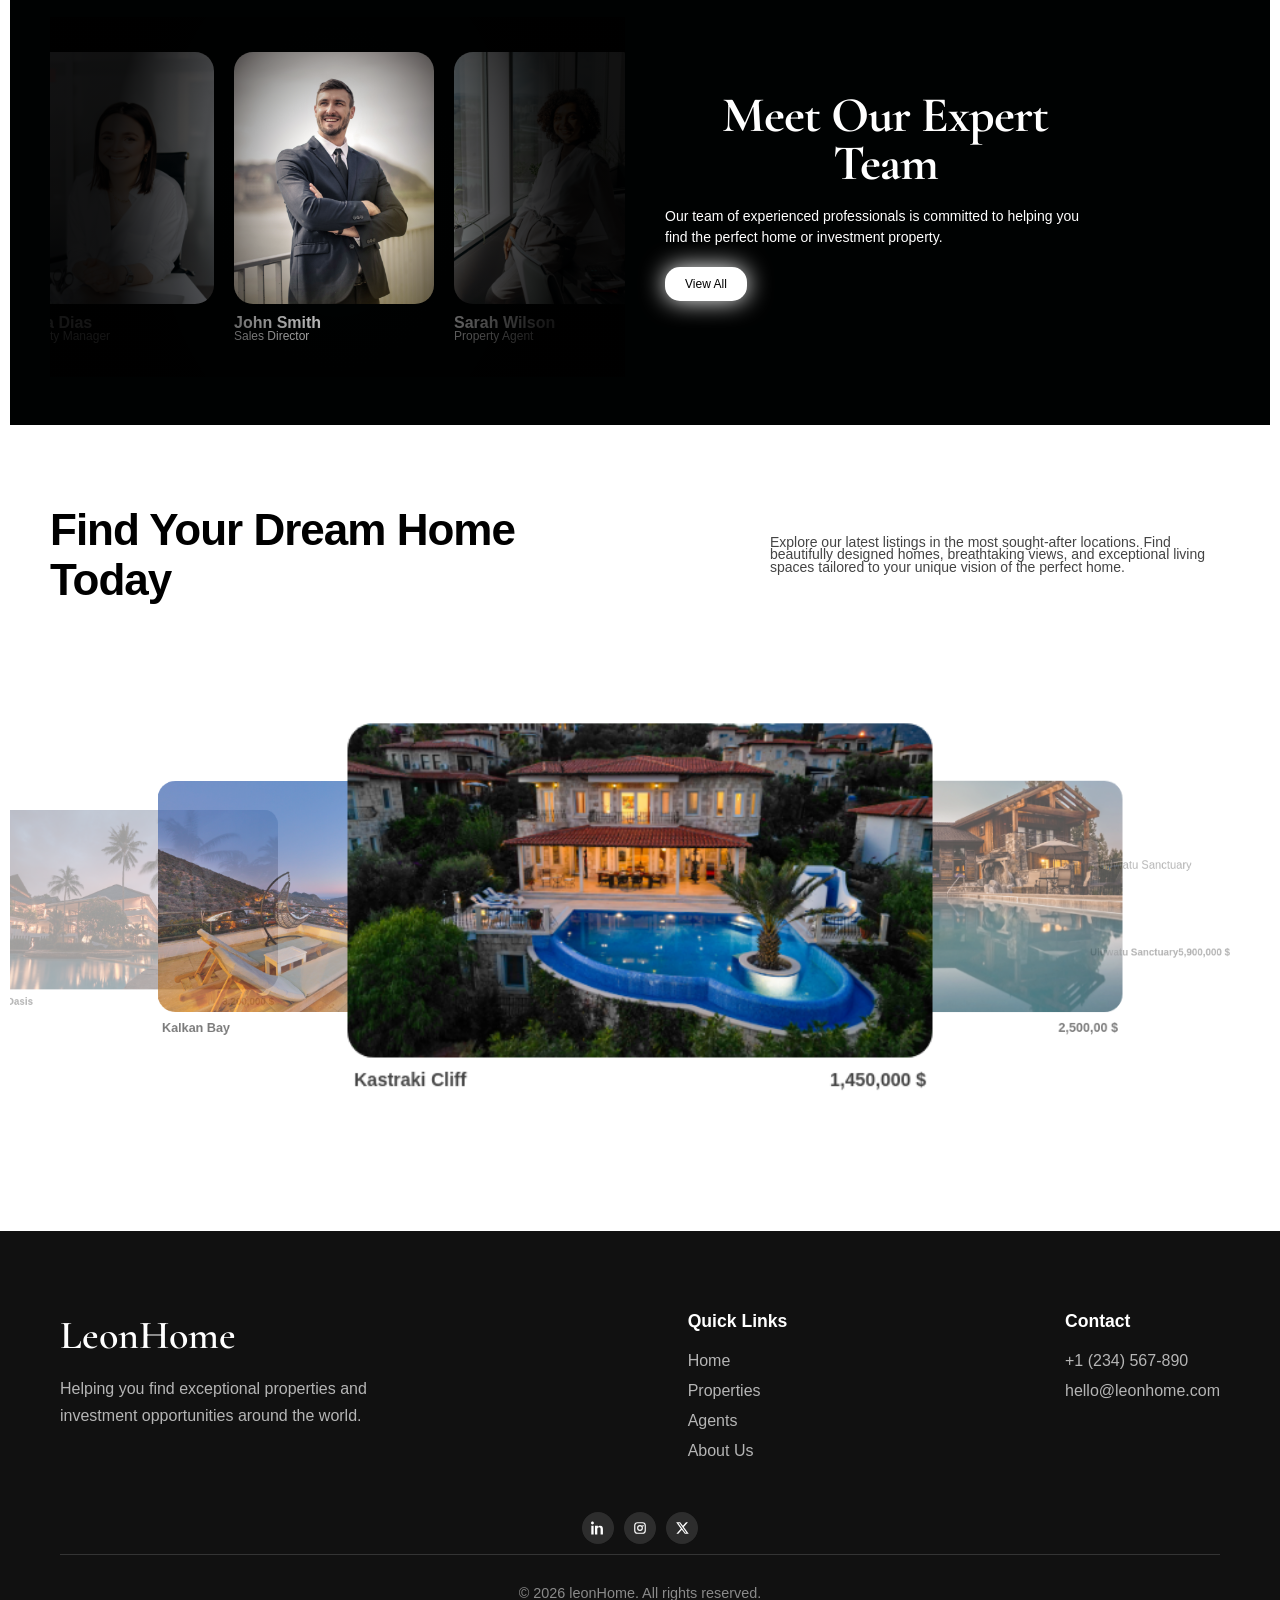
==== commit 16f7c527: "Update landing page" ====
--- a/landingpage.html
+++ b/landingpage.html
@@ -53,9 +53,9 @@
           </div>
 
           <div class="navbar-contact">
-            <a href="tel:+212601248616" class="phone-btn">
+            <a href="tel:+1 (234) 567-890" class="phone-btn">
               <i class="fa fa-phone icon"></i>
-              <span class="text">+212 601 24 86 16</span>
+              <span class="text">+1 (234) 567-890</span>
             </a>
           </div>
         </div>
--- a/style.css
+++ b/style.css
@@ -670,7 +670,7 @@
   line-height: 0.9;
 }
 .galerie {
-  background-color: #f5b9b9;
+  /* background-color: #f5b9b9;*/
   padding: 48px 60px;
   position: relative;
   height: 450px;
